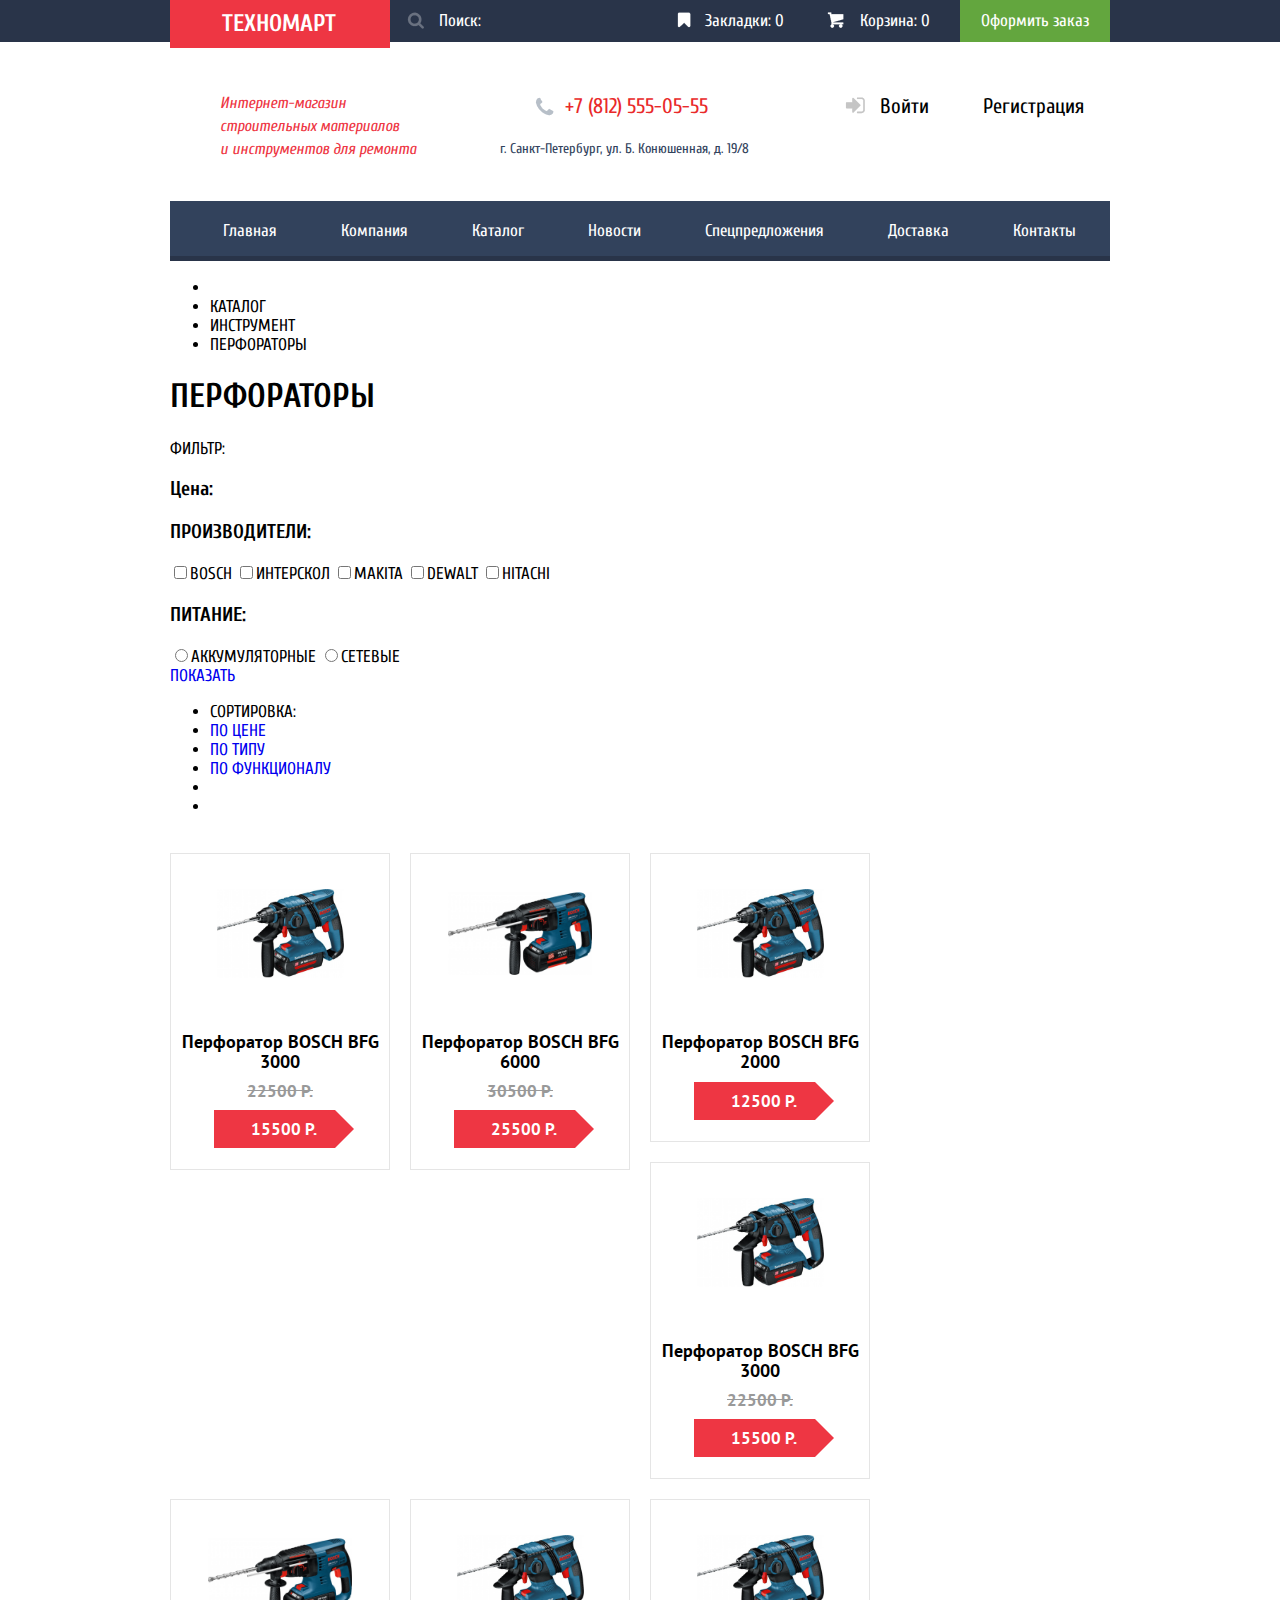
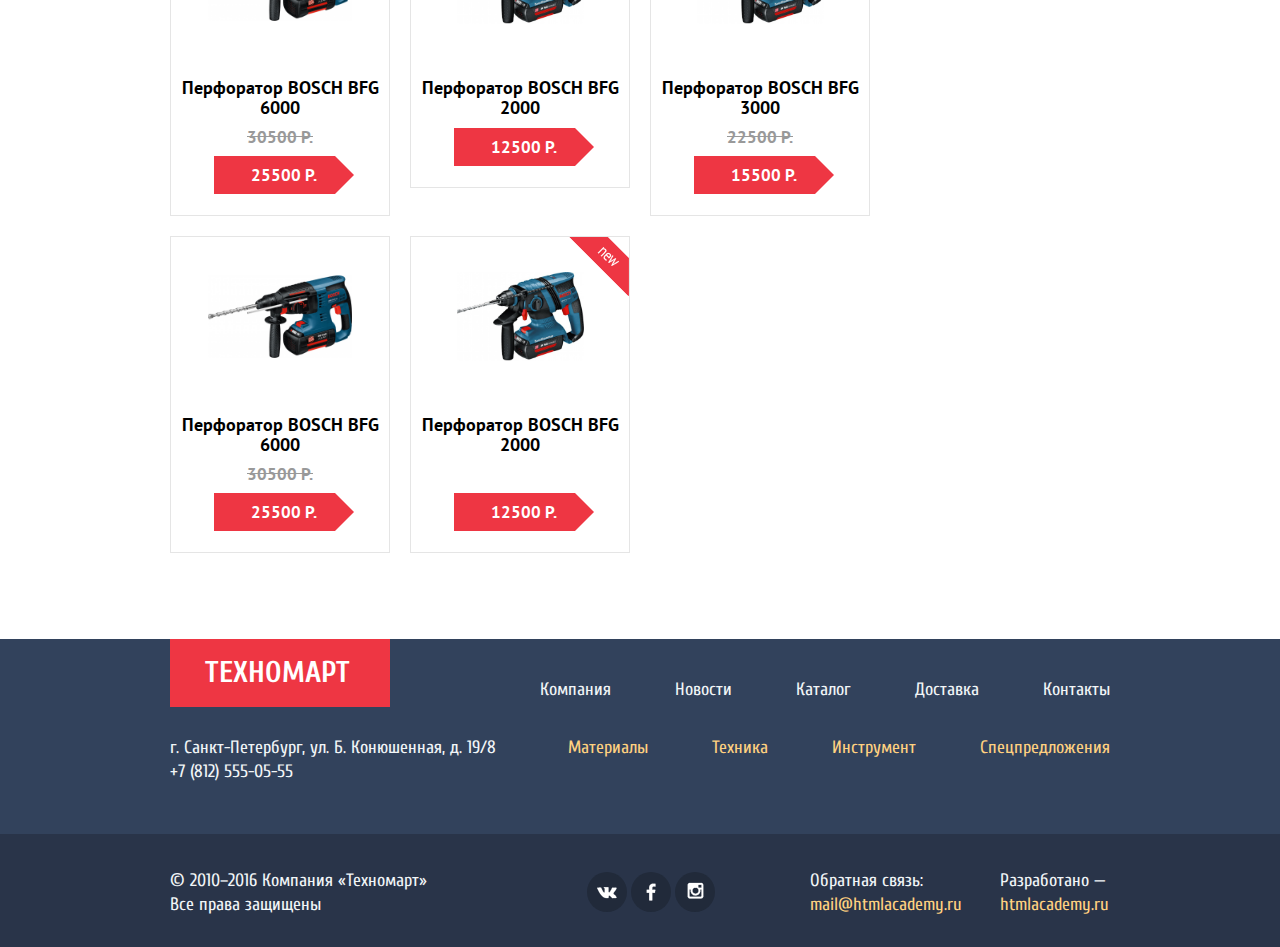
==== catalog.html @ 49c1fd7b "add catalog.html" ====
<!DOCTYPE HTML>
	<html lang="ru">
	<head>
		<meta charset="utf-8">
		<title>Техномарт</title>
		<link rel="stylesheet" type="text/css" href="css/style.css">
		<link href="https://fonts.googleapis.com/css?family=Cuprum" rel="stylesheet">
		<link href="https://fonts.googleapis.com/css?family=PT+Sans" rel="stylesheet">
	</head>
	<body>
		<header class="main-header">
			<div class="container">
				<div class="order-menu fixclear">
					<div class="logo">ТЕХНОМАРТ</div>
					<form class="icon-search">
						<input type="search" name="search" class="search" placeholder="Поиск:"> 
					</form>
					<ul>
						<li><a href="#" class="Bookmarks">Закладки: 0</a></li>
						<li><a href="#" class="basket">Корзина: 0</a></li>
						<li><a href="#">Оформить заказ</a></li>
					</ul>
				</div>
			</div>
		</header>
		<article class="info-block fixclear">
			<div class="container">
				<section class="info-site">
					Интернет-магазин строительных материалов<br> и инструментов для ремонта 
				</section>
				<section class="info-address">
					<span>+7 (812) 555-05-55</span>
					<p>г. Санкт-Петербург, ул. Б. Конюшенная, д. 19/8</p>
				</section>
				<section class="user-block">
					<a href="#" class="login">Войти</a>
					<a href="#" class="registration">Регистрация</a>
				</section>
			</div>
		</article>
			<div class="container">
				<nav class="main-menu">
					<ul>
						<li><a href="index.html">Главная</a></li>
						<li><a href="#">Компания</a></li>
						<li><a href="#">Каталог</a></li>
						<li><a href="#">Новости</a></li>
						<li><a href="#">Спецпредложения</a></li>
						<li><a href="#">Доставка</a></li>
						<li><a href="#">Контакты</a></li>
					</ul>
				</nav>
			</div>
		<main>
			<div class="container fixclear">
				<div class="breadcrumbs">
					<ul>
						<li><a href="index.html" class="hyper-home"></a></li>
						<li><a href="#"></a>КАТАЛОГ</li>
						<li><a href="#"></a>ИНСТРУМЕНТ</li>
						<li><a href="#"></a>ПЕРФОРАТОРЫ</li>
					</ul>
				</div>
				<h1 class="style-h1">ПЕРФОРАТОРЫ</h1>
				<article>
					<section class="filter">
						<span>ФИЛЬТР:</span>
						<form action="#" method="get">
							<div>
								<h3>Цена:</h3>
								<div>
								</div>
							</div>
							<div>
								<h3>ПРОИЗВОДИТЕЛИ:</h3>
								<label><input type="checkbox" name="BOSCH">BOSCH</label>
								<label><input type="checkbox" name="ИНТЕРСКОЛ">ИНТЕРСКОЛ</label>
								<label><input type="checkbox" name="MAKITA">MAKITA</label>
								<label><input type="checkbox" name="DEWALT">DEWALT</label>
								<label><input type="checkbox" name="HITACHI">HITACHI</label>
							</div>
							<div>
								<h3>ПИТАНИЕ:</h3>
								<label><input type="radio" name="">АККУМУЛЯТОРНЫЕ</label>
								<label><input type="radio" name="">СЕТЕВЫЕ</label>
							</div>
							<div>
								<a href="#">ПОКАЗАТЬ</a>
							</div>
						</form>
					</section>
					<section class="catalog">
						<div>
							<ul>
								<li><span>СОРТИРОВКА:</span></li>
								<li><a href="#">ПО ЦЕНЕ</a></li>
								<li><a href="#">ПО ТИПУ</a></li>
								<li><a href="#">ПО ФУНКЦИОНАЛУ</a></li>
								<li><a href="#"></a></li>
								<li><a href="#"></a></li>
							</ul>
						</div>
						<section class="products-items fixclear">
							<div class="goods">
								<div class="goods-img">
									<img src="img/snippet-18927.png" width="127" height="113" alt="Перфоратор BOSCH BFG 3000">
								</div>
								<div class="goods-shade">
									<a href="#">КУПИТЬ</a>
									<a href="#">В ЗАКЛАДКИ</a>
								</div>
								<h3>Перфоратор BOSCH BFG 3000</h3>
								<span>22500 Р.</span>
								<b class="price">15500 Р.</b>
							</div>
							<div class="goods">
								<div class="goods-img">
									<img src="img/snippet-945.png" width="144" height="128" alt="Перфоратор BOSCH BFG 6000">
								</div>
								<div class="goods-shade">
									<a href="#">КУПИТЬ</a>
									<a href="#">В ЗАКЛАДКИ</a>
								</div>
								<h3>Перфоратор BOSCH BFG 6000</h3>
								<span>30500 Р.</span>
								<b class="price">25500 Р.</b>
							</div>
							<div class="goods">
								<div class="goods-img">
									<img src="img/snippet-18927.png" width="127" height="113" alt="Перфоратор BOSCH BFG 2000">
								</div>
								<div class="goods-shade">
									<a href="#">КУПИТЬ</a>
									<a href="#">В ЗАКЛАДКИ</a>
								</div>
								<h3>Перфоратор BOSCH BFG 2000</h3>
								<span class="fixspan"></span>
								<b class="price">12500 Р.</b>
							</div>
							<div class="goods">
								<div class="goods-img">
									<img src="img/snippet-18927.png" width="127" height="113" alt="Перфоратор BOSCH BFG 3000">
								</div>
								<div class="goods-shade">
									<a href="#">КУПИТЬ</a>
									<a href="#">В ЗАКЛАДКИ</a>
								</div>
								<h3>Перфоратор BOSCH BFG 3000</h3>
								<span>22500 Р.</span>
								<b class="price">15500 Р.</b>
							</div>
							<div class="goods">
								<div class="goods-img">
									<img src="img/snippet-945.png" width="144" height="128" alt="Перфоратор BOSCH BFG 6000">
								</div>
								<div class="goods-shade">
									<a href="#">КУПИТЬ</a>
									<a href="#">В ЗАКЛАДКИ</a>
								</div>
								<h3>Перфоратор BOSCH BFG 6000</h3>
								<span>30500 Р.</span>
								<b class="price">25500 Р.</b>
							</div>
							<div class="goods">
								<div class="goods-img">
									<img src="img/snippet-18927.png" width="127" height="113" alt="Перфоратор BOSCH BFG 2000">
								</div>
								<div class="goods-shade">
									<a href="#">КУПИТЬ</a>
									<a href="#">В ЗАКЛАДКИ</a>
								</div>
								<h3>Перфоратор BOSCH BFG 2000</h3>
								<b class="price">12500 Р.</b>
							</div>
							<div class="goods">
								<div class="goods-img">
									<img src="img/snippet-18927.png" width="127" height="113" alt="Перфоратор BOSCH BFG 3000">
								</div>
								<div class="goods-shade">
									<a href="#">КУПИТЬ</a>
									<a href="#">В ЗАКЛАДКИ</a>
								</div>
								<h3>Перфоратор BOSCH BFG 3000</h3>
								<span>22500 Р.</span>
								<b class="price">15500 Р.</b>
							</div>
							<div class="goods">
								<div class="goods-img">
									<img src="img/snippet-945.png" width="144" height="128" alt="Перфоратор BOSCH BFG 6000">
								</div>
								<div class="goods-shade">
									<a href="#">КУПИТЬ</a>
									<a href="#">В ЗАКЛАДКИ</a>
								</div>
								<h3>Перфоратор BOSCH BFG 6000</h3>
								<span>30500 Р.</span>
								<b class="price">25500 Р.</b>
							</div>
							<div class="goods">
								<div class="goods-img">
									<img src="img/snippet-18927.png" width="127" height="113" alt="Перфоратор BOSCH BFG 2000">
								</div>
								<div class="goods-shade">
									<a href="#">КУПИТЬ</a>
									<a href="#">В ЗАКЛАДКИ</a>
								</div>
								<h3>Перфоратор BOSCH BFG 2000</h3>
								<b class="price">12500 Р.</b>
							</div>
						</section>
					</section>
				</article>
			</div>
		</main>
		<footer class="footer-main footer-main-top">
			<div class="container">
				<div class="footer-меню-first fixclear">
					<div class="logo">ТЕХНОМАРТ</div>
					<ul>
						<li><a href="#">Компания</a></li>
						<li><a href="#">Новости</a></li>
						<li><a href="#">Каталог</a></li>
						<li><a href="#">Доставка</a></li>
						<li><a href="#">Контакты</a></li>
					</ul>
				</div>
				<div class="footer-меню-second fixclear">
					<span>г. Санкт-Петербург, ул. Б. Конюшенная, д. 19/8<br>+7 (812) 555-05-55</span>
					<ul>
						<li><a href="#">Материалы</a></li>
						<li><a href="#">Техника</a></li>
						<li><a href="#">Инструмент</a></li>
						<li><a href="#">Спецпредложения</a></li>
					</ul>
				</div>
			</div>
		</footer>
		<footer class="footer-main footer-main-bottom">
			<div class="container">
				<div class="footer-меню-third fixclear">
					<div>
						<p>© 2010–2016 Компания «Техномарт»<br>Все права защищены</p>
					</div>
					<ul class="social">
						<li><a href="#" class="vk">VK</a></li>
						<li><a href="#" class="fb">FB</a></li>
						<li><a href="#" class="ins">INS</a></li>
					</ul>
					<div class="Feedback">
						<div>
							<span>Обратная связь:</span>
							<a href="#">mail@htmlacademy.ru</a>
						</div>
						<div>
							<span>Разработано —</span>
							<a href="#">htmlacademy.ru</a>
						</div>
					</div>
				</div>
			</div>
		</footer>
		<div class="modal-content-map">
			<batton class="modal-content-close" type="batton" title="Закрить"></batton>
			<iframe src="https://www.google.com/maps/embed?pb=!1m18!1m12!1m3!1d2826.430448215261!2d30.316864232929966!3d59.93897616426187!2m3!1f0!2f0!3f0!3m2!1i1024!2i768!4f13.1!3m3!1m2!1s0x4696310fca5ba729%3A0xea9c53d4493c879f!2z0JHQvtC70YzRiNCw0Y8g0JrQvtC90Y7RiNC10L3QvdCw0Y8g0YPQuy4sIDE5LCDQodCw0L3QutGCLdCf0LXRgtC10YDQsdGD0YDQsywg0KDQvtGB0ZbRjywgMTkxMTg2!5e0!3m2!1suk!2sua!4v1492457828233" width="940" height="445" frameborder="0" style="border:0" allowfullscreen></iframe>
		</div>
		<div class="modal-overlay"></div>
		<div class="modal-content">
			<batton class="modal-content-close" type="batton" title="Закрить"></batton>
			<form action="#" method="post">
				<div class="form-position fixclear">
					<div class="form-name">
						<label for="name">Ваше имя:</label>
						<input type="text" name="name" id="name" placeholder="Представьтесь, пожалуйста">
					</div>
					<div class="form-email">
						<label for="email">Ваш e-mail:</label>
						<input type="email" name="email" id="email" placeholder="Для отправки ответа">
					</div>
					<div class="form-comment">
						<label for="comment">Текст письма</label>
						<textarea name="comment" id="comment" placeholder="В свободной форме"></textarea>
					</div>
				</div>
				<a href="#" class="btn form-btn">ОТПРАВИТЬ</a>
			</form>
		</div>
	<script src="js/javascript.js"></script>
	</body>
	</html>
---- css/style.css ----
body{
	padding: 0;
	margin: 0;
	font-family: 'Cuprum', sans-serif;
	font-size: 17px;	
}
.container{
	width: 940px;
	padding: 0 10px;
	margin: 0 auto;
}
.main-header{
	padding: 0;
	margin: 0;
	background: #293449;
}
.logo {
	float: left;
	width: 168px;
	padding-top: 12px;
	padding-bottom: 12px;
	padding-left: 52px;
	font-size: 24px;
	font-weight: bold;
	line-height: 24px;
	background: #ee3643;
	color: #ffffff;
}
.order-menu .logo{
	position: absolute;
}
.search {
	float: left;
	width: 270px;
	margin-left: 220px;
	padding-left: 49px;
	padding-top: 12px;
	padding-bottom: 12px;
	padding-right: 0;
	border: none;
	font-family: 'Cuprum', sans-serif;
	font-size: 17px;
	line-height: 18px;
	background: #293449;
}
.icon-search {
	position: relative;
}
.icon-search::after {
	content: "";
	position: absolute;
	left: 237px;
	top: 12px;
	width: 17px;
	height: 17px;
	background: url("../img/sprites.png") no-repeat;
	background-position: -80px -32px;
	opacity: 0.3;
}
.search::-webkit-input-placeholder {
	color: #ffffff;
}
.search::-moz-placeholder {
	color: #ffffff;
}
.search:-moz-placeholder {
	color: #ffffff;
}
.search:-ms-input-placeholder {
	color: #ffffff;
}
.icon-search:hover::after {
	opacity: 1;
}
/*не робе*/
.icon-search:focus::after {
	background-position: -195px -36px;
}
.search:hover,
.order-menu a:hover {
	background: #212a3a;
}
.search:focus {
	background: #ffffff;
	outline-color: #ffffff;
}
.search:focus::-webkit-input-placeholder {
	color: transparent;
}
.search:focus::-moz-placeholder {
	color: transparent;
}
.search:focus:-moz-placeholder {
	color: transparent;
}
.search:focus:-ms-input-placeholder {
	color: transparent;
}
.order-menu ul {
	float: left;
	width: 450px;
}
.order-menu li {
	position: relative;
	float: left;
	list-style: none;
}
.order-menu a {
	display: block;
	width: 150px;
	padding-top: 12px;
	padding-bottom: 12px;
	line-height: 18px;
	text-align: center;
	color: #ffffff;
}
a.Bookmarks {
	padding-left: 45px;
	width: 105px;
	text-align: left;
}
a.basket {
	padding-left: 50px;
	width: 100px;
	text-align: left;
}
.basket::after {
	content: "";
	position: absolute;
	left: 17px;
	top: 12px;
	width: 17px;
	height: 16px;
	background: url("../img/sprites.png") no-repeat;
	background-position: -101px -34px;
}
.Bookmarks::after {
	content: "";
	position: absolute;
	left: 17px;
	top: 12px;
	width: 14px;
	height: 16px;
	background: url("../img/sprites.png") no-repeat;
	background-position: -120px -35px;
}
.order-menu a:active {
	opacity: 0.4;
}
.order-menu li:last-child a{
	background: #63a63e;
}
.order-menu li:last-child a:hover{
	background: #5fbb2d;
}
.order-menu li:last-child a:active {
	background: #518534;
}
a{
	text-decoration: none;
}
.fixclear::after{
	content: "";
	display: table;
	clear: both;
}
.info-site {
	float: left;
	padding-left: 50px;
	padding-right: 50px;
	padding-top: 50px;
	padding-bottom: 40px;
	width: 200px;
	font-style: italic;
	font-size: 16px;
	line-height: 23px;
	color: #ee3643;
}
.info-address {
	float: left;
	margin: 0 20px;
	padding-top: 55px;
	padding-left: 10px;
	padding-right: 35px;
	width: 255px;
}
.info-address span {
	position: relative;
	padding-left: 65px;
	font-size: 21px;
	line-height: 18px;
	color: #e9292a;
}
.info-address span::before {
	content: "";
	position: absolute;
	left: 35px;
	width: 19px;
	height: 19px;
	background: url("../img/sprites.png") no-repeat;
	background-position: 0 -37px;
}
.info-address p {
	margin-top: 20px;
	font-size: 14px;
	line-height: 24px;
	color: #32425c;
}
.user-block {
	float: left;
	padding-top: 55px;
	padding-left: 35px;
	padding-right: 25px;
}
.user-block a {
	position: relative;
	font-size: 21px;
	line-height: 18px;
	color: #000000;
}
.login {
	padding-left: 35px;
}
a.login::before {
	content: "";
	position: absolute;
	left: 0;
	width: 20px;
	height: 17px;
	background: url("../img/sprites.png") no-repeat;
	background-position: -21px -36px;
}
.registration {
	padding-left: 50px; 
}
.user-block a:hover {
	color: #ee3643;
}
.user-block a:active {
	color: #000000;
	opacity: 0.3;
}
a.login:hover::before {
	background-position: -215px -35px;
}
.main-menu {
	background: #32425c;
	box-shadow: inset 0 -5px 0 0 #293449;
}
.main-menu ul,
.order-menu ul{
	margin: 0;
	padding: 0;
}
.main-menu li {
	display: inline-block;
}
.main-menu a{
	display: block;
	padding-right: 30px;
	padding-left: 30px;
	height: 60px;
	vertical-align: middle;
	text-align: center;
	font-size: 17px;
	line-height: 60px;
	color: #ffffff;
}
.main-menu li:first-child a{
	padding-left: 53px;
}
.main-menu li:last-child a{
	padding-right: 34px;
}
.main-menu a:hover {
	background: #293449;
}
.main-menu a:active {
	background: #1d2739;
}
.services {
	margin-top: 120px;	
}
.services > div {
	position: relative;
	float: left;
	width: 300px;
	min-height: 125px;
	margin-right: 20px;
	margin-bottom: 20px;
	font-size: 24px;
	color: #ffffff;
}
.services .services-Materials {
	background: #f6b22d;
}
.services .services-instrument {
	background: #4aafde;
}
.services .services-mechanism {
	margin-right: 0;
	background: #cc79d1;
}
.services .services-slider {
	position: relative;
	width: 620px;
	height: 270px;
}
.services .services-discounts {
	margin-right: 0;
	background: #85d179;
}
.services .services-delivery {
	margin-right: 0;
	background: #f6b22d;
}
.services h2:first-of-type {
	display: block;
	margin: 0;
	padding-top: 22px;
	padding-left: 23px;
	padding-bottom: 11px;
	font-size: 24px;
	line-height: 30px;
	font-weight: bold;
}
.btn {
	display: block;
	padding-top: 10px;
	padding-bottom: 10px;
	background: #ee3643;
	border-radius: 3px;
	font-size: 14px;
	line-height: 18px;
	text-transform: uppercase;
	text-align: center;
	color: #ffffff;
}
.btn:hover {
	background: #ca2c37;
}
.btn:active {
	background: #ba2732;
}
.btn-services {
	width: 135px;
	margin-left: 23px;
	background: rgba(0, 0, 0, 0.1);
}
.btn-services:hover {
	background: rgba(0, 0, 0, 0.2);
}
.btn-services:active {
	background: rgba(0, 0, 0, 0.3);
}
.services-position-img {
	position: relative;
}
.services-slider img{
	position: absolute;
	top: 0;
	left: 0;
	max-width: 100%;
}
.btn-slider {
	position: absolute;
	top: 205px;
	left: 25px;
	width: 195px;
	text-align: center;
	background: #ee3643;
}
.services .services-slider h2 {
	position: absolute;
	top: 0;
	left: 0;
	padding-left: 25px;
	padding-top: 21px;
	font-size: 36px;
	text-align: 46px;
}
.services-slider span {
	position: absolute;
	top: 62px;
	left: 0;
	padding-left: 25px;
	font-size: 18px;
	line-height: 24px;
}
.selector-slider{
	position: absolute;
	top: 115px;
	width: 22px;
	height: 40px;
	background: url("../img/sprites.png") no-repeat;
	cursor: pointer;
}
.prev-slider {
	left: 25px;
	background-position: -261px -11px;
}
.next-slider {
	right: 20px;
	background-position: -285px -11px;
}
.marker {
	position: absolute;
	top: 220px;
	left: 300px;
	width: 10px;
	height: 10px;
	border-radius: 50%;
	background: #ffffff;
	cursor: pointer;
}
.marker-2 {
	left: 320px;
}
.slider-2{
	display: none;
}
/*new для товара*/
.services-Materials::before,
.goods:last-child::after {
	content: "";
	position: absolute;
	top: 0;
	right: 0;
	width: 60px;
	height: 59px;
 	background: url("../img/sprites.png") no-repeat;
	background-position: -357px 0;
}
.services-position-img::after {
	content: "";
	position: absolute;
	background: url("../img/sprites.png") no-repeat;
}
.services-Materials::after {
	top: 31px;
	right: 43px;
	width: 44px;
	height: 65px;
	background-position: -424px 0;
}
.services-instrument::after {
	top: 33px;
	right: 28px;
	width: 75px;
	height: 61px;
	background-position: -393px -144px;
}
.services-mechanism::after {
	top: 31px;
	right: 31px;
	width: 78px;
	height: 62px;
	background-position: -390px -209px;
}
.services-discounts::after {
	top: 26px;
	right: 45px;
	width: 59px;
	height: 72px;
	background-position: -409px -68px;
}
.services-delivery::after {
	top: 32px;
	right: 31px;
	width: 78px;
	height: 63px;
	background-position: -390px -275px;
}
.products {
	margin-top: 35px;
}
.products-header, 
.Manufacturers-header {
	background: #f7f3ec;
}
.products-header h2,
.Manufacturers-header h2{
	float: left;
	margin: 0;
	padding-left: 30px;
	padding-top: 30px;
	padding-bottom: 30px;
	font-size: 30px;
	font-weight: normal;
	line-height: 30px;
	text-transform: uppercase;
	color: #32425c;
}
.btn-products {
	float: right;
	width: 253px;
	margin-top: 25px;
	margin-right: 24px;
}
.products-items > div {
	float: left;
	width: 218px;
	margin-top: 20px;
	margin-right: 20px;
	border: 1px solid #e5e5e5;
}
.products-items div:last-child {
	margin-right: 0;
}

.goods:last-child {
	position: relative;
}
.goods-img{
	display: flex;
	min-height: 160px;
	margin: 0;	
}
.goods-shade {
	display: none;
	margin-top: 45px;
	margin-bottom: 50px;
	margin-left: 42px;
	margin-right: 43px;
}
.goods-shade a {
	display: block;
	padding-top: 10px;
	padding-bottom: 11px;
	padding-right: 45px;
	border-radius: 3px;
	font-size: 14px;
	line-height: 17px;
	text-transform: uppercase;
}
.goods:hover .goods-img {
	display: none;
}
.goods:hover .goods-shade {
	display: block;
}
.goods:hover {
	box-shadow: 0 10px 25px 0 rgba(41, 52, 73, 0.5);
}
.goods-shade a:first-child {
	padding-left: 49px;
	background: #63a63e;
	box-shadow: inset 0 -3px 0 0 #367315;
	color: #ffffff;
}
.goods-shade a:last-child {
	margin-top: 7px;
	padding-left: 36px;
	padding-right: 29px;
	color: #32425c;
	box-shadow: 
		inset 3px 3px 0 0 #63a63e,
		inset -3px -3px 0 0 #63a63e; 	
}
.goods-shade a:first-child:hover {
	background: #5fbb2d;
}
.goods-shade a:first-child:active {
	background: #518534;
	box-shadow: none;
}
.goods-shade a:last-child:hover {
	box-shadow: 
		inset 3px 3px 0 0 #32425c,
		inset -3px -3px 0 0 #32425c; 
}
.goods-shade a:last-child:active {
	opacity: 0.3; 
}
.goods img {
	display: block;
	margin: auto;
}
.goods h3 {
	margin-bottom: 10px;
	font-family: 'PT Sans', sans-serif;
	font-size: 18px;
	font-weight: bold;
	line-height: 20px;
	text-align: center;
}
.goods span {
	display: block;
	font-family: 'PT Sans', sans-serif;
	font-size: 17px;
	font-weight: bold;
	line-height: 18px;
	text-align: center;
	text-decoration: line-through;
	color: #999999;
}
.goods .price {
	display: block;
	position: relative;
	margin-left: 43px;
	margin-top: 10px;
	margin-bottom: 21px;
	width: 140px;
	min-height: 38px;
	font-family: 'PT Sans', sans-serif;
	font-size: 17px;
	font-weight: bold;
	line-height: 38px;
	text-align: center;
	background-image: linear-gradient(to right, #ee3643 121px, transparent 19px);
	color: #ffffff;	
}
.goods:last-child .price{
	margin-top: 38px;
}
.goods .price::after {
	content: "";
	position: absolute;
	right: 0px;
	border: 19px solid #ee3643;
	border-right-width: 0;
	border-left-color: #ee3643;
	border-top-color: transparent;
	border-bottom-color: transparent;
}
.Manufacturers {
	margin-top: 20px;
}
.Manufacturers-items {
	margin-top: 20px;
}
.Manufacturers-items a {
	float: left;
	display: table;
	width: 218px;
	min-height: 145px;
	margin-right: 20px;
	margin-bottom: 20px;
	border: 1px solid #e5e5e5;
}
.Manufacturers-items a:nth-child(4n+4) {
	margin-right: 0;
}
.Manufacturers-items a:hover {
	box-shadow: 0 10px 25px 0 rgba(41, 52, 73, 0.5);
}
.Manufacturers-items a:active {
	box-shadow: 0 4px 10px 0 rgba(41, 52, 73, 0.5);
	opacity: 0.3;
}
.Manufacturers-items div {
	display: table-cell;
	vertical-align: middle;
	text-align: center;
}
.service {
	margin-top: 133px;
}
.service h2 {
	font-size: 36px;
	line-height: 24px;
	text-transform: uppercase;
}
.service p {
	display: block;
	width: 405px;
	font-family: 'PT Sans', sans-serif;
	font-size: 13px;
	line-height: 24px;
}
.service-menu {
	margin-top: 75px;
	padding-left: 0;
}
.service-menu li:nth-child(2)::after {
	content: "";
	position: absolute;
	top: -105px;
	left: 230px;
	width: 10px;
	height: 272px;
	background: url("../img/09879.png") no-repeat;	
	z-index: 10;
}
.service-menu li{
	position: relative;
	display: block;
	margin: 0;
	width: 240px;
	list-style: none;
}
.service-menu a {
	display: block;
	color: #ffffff;
	padding-top: 18px;
	padding-bottom: 18px;
	padding-left: 23px;
	font-size: 21px;
	list-style: 30px;
	background: #32425c;
	box-shadow: inset 0 1px 0 0 #293449;
}
.service-menu > li > ul > li {
	display: none;
	position: absolute;
	left: 320px;
	top: 0;
}
.service-menu .guarantee .sub-menu {
	top: -60px;
}
.service-menu .credit .sub-menu {
	top: -120px;
}
.sub-menu h3{
	margin-top: 10px;
	font-size: 36px;
	line-height: 24px;
	color: #32425c;
	text-transform: uppercase;
}
.sub-menu p {
	font-family: 'PT Sans', sans-serif;
	font-size: 13px;
	line-height: 24px;
}
.guarantee p {
	width: 390px;
}
.credit p {
	width: 300px;
}
.sub-menu .car-img{
	position: absolute;
	top: 20px;
	left: 150px;
	width: 468px;
	height: 261px;
	background: url("../img/sprites.png") no-repeat;
	background-position: 0 -630px;
}
.sub-menu .medal-img{
	position: absolute;
	top: 0;
	left: 230px;
	width: 389px;
	height: 283px;
	background: url("../img/sprites.png") no-repeat;
	background-position: 0 -57px;
}
.sub-menu .credit-img{
	position: absolute;
	top: 0;
	left: 155px;
	width: 465px;
	height: 285px;
	background: url("../img/sprites.png") no-repeat;
	background-position: 0 -341px;
	z-index: 10;
}
.service-menu li:hover li{
	display: block;
}
.service-menu li:hover a{
	background: #ffffff;
	color: #32425c;
	box-shadow: none;
}
.credit .sub-menu a.credit-btn {
	position: relative;
	margin-top: 20px;
	padding-left: 0;
	padding-top: 10px;
	padding-bottom: 10px;
	font-size: 14px;
	line-height: 18px;
	background: #ee3643;
	color: #ffffff;
	z-index: 20;
}
.company {
	margin-top: 180px;
}
.info-company {
	position: relative;
	float: left;
	width: 520px;
}
.info-company h2,
.info-contact h2{
	font-size: 30px;
	text-transform: uppercase;
}
.info-company p,
.info-contact p{
	margin-top: 35px;
	font-family: 'PT Sans', sans-serif;
	font-size: 13px;
	line-height: 24px;
}
.info-company ul {
	padding-left: 35px;
}
.info-company li{
	margin-top: 20px;
	font-size: 18px;
	line-height: 20px;
	list-style: none;
}
.info-company li::before {
	content: "";
	position: absolute;
	left: 0;
	width: 25px;
	height: 2px;
	background: #fc8e91;
}
.info-company li:first-child::before {
	top: 255px;
}
.info-company li:nth-child(2)::before {
	top: 295px;
}
.info-company li:last-child::before {
	top: 335px;
}
.info-company .btn {
	float: left;
	margin-top: 18px;
	width: 220px;
}
.info-contact {
	float: right;
	width: 300px;
}
.info-contact img {
	margin-top: 22px;
}
.info-contact .btn {
	width: 300px;
	margin-top: 40px;
	margin-right: 0;
}
.footer-main-top {
	margin-top: 86px;
	background: #32425c; 
	padding-bottom: 50px;
}
.footer-main-bottom {
	padding-top: 35px;
	padding-bottom: 30px;
	background: #293449;
}
.footer-main a,
.footer-main p,
.footer-main span {
	font-size: 18px;
	line-height: 24px;
	color: #f1f5f7;
}
.footer-main .logo {
	width: 185px;
	padding-top: 19px;
	padding-bottom: 19px;
	padding-left: 35px;
	font-size: 30px;
	line-height: 30px;
}
.footer-меню-first ul,
.footer-меню-second ul {
	float: right;
	margin: 0;
}
.footer-меню-first li {
	display: inline-block;
	padding-left: 60px;
	padding-top: 39px;
}
.footer-меню-second span {
	float: left;
	padding-top: 29px;
}
.footer-меню-second li {
	display: inline-block;
	padding-left: 60px;
	list-style: none;
}
.footer-меню-second li:first-child {
	padding-left: 0;
	padding-top: 29px;
}
.footer-меню-second a {
	color: #ffd180;
}
.footer-меню-third div {
	float: left;
}
.footer-меню-third p {
	margin: 0;
}
.footer-меню-third .social {
	position: relative;
	float: left;
	margin-left: 160px;
}
.social {
	float: left;
	margin: 0;
	padding: 0;
}
.social li {
	position: relative;
	display: inline-block;
	list-style: none;
}
.social a {
	display: inline-block;
	width: 40px;
	height: 40px;
	border-radius: 50%;
	background: #212a3a;
	font-size: 0px;
}
.vk::before {
	content: "";
	position: absolute;
	top: 18px;
	left: 10px;
	width: 20px;
	height: 12px;
	background: url("../img/sprites.png") no-repeat;
	background-position: -150px -36px;
}
.fb::before {
	content: "";
	position: absolute;
	top: 14px;
	left: 15px;
	width: 10px;
	height: 18px;
	background: url("../img/sprites.png") no-repeat;
	background-position: -137px -35px;
}
.ins::before {
	content: "";
	position: absolute;
	top: 13px;
	left: 12px;
	width: 17px;
	height: 17px;
	background: url("../img/sprites.png") no-repeat;
	background-position: -173px -36px;
}
.social a:hover {
	background: #ee3643;
}
.social a:active {
	background: #ee3643;
}
.footer-меню-third .Feedback {
	float: right;
	width: 300px;
}
.Feedback div {
	width: 140px;
}
.Feedback a {
	color: #ffd180;
}
.Feedback div:last-child {
	width: 110px;
	margin-left: 50px;
}
.footer-main li a:hover,
.Feedback a:hover {
	text-decoration: underline;
}
.footer-main li a:active {
	opacity: 0.5;
}
.Feedback a:active {
	color: #e13643;
}
.modal-overlay {
	display: none;
	position: fixed;
	top: 0;
	left: 0;
	width: 100%;
	height: 100%;
	background: rgba(0, 0, 0, 0.5);
	z-index: 10;
}
.modal-overlay-show {
	display: block;
}
.modal-content-map {
	display: none;
	position: fixed;
	top: 50%;
	left: 50%;
	margin-top: -222px;
	margin-left: -470px;
	width: 940px;
	height: 445px;
	box-shadow: 0 0 16px 5px rgba(35, 31, 32, 0.5);
	z-index: 20;
}
.modal-content-map-show {
	display: block;
}
.modal-content-close {
	position: absolute;
	top: 0;
	right: -35px;
	width: 27px;
	height: 27px;
	cursor: pointer;
}
.modal-content-close::before {
	content: "";
	position: absolute;
	top: 0;
	left: 11px;
	width: 5px;
	height: 27px;
	transform: rotate(45deg);
	background: #ee3643;
}
.modal-content-close::after {
	content: "";
	position: absolute;
	top: 0;
	left: 11px;
	width: 5px;
	height: 27px;
	transform: rotate(135deg);
	background: #ee3643;
}
.modal-content {
	display: none;
	position: fixed;
	top: 50%;
	left: 50%;
	margin-top: -215px;
	margin-left: -310px;
	width: 620px;
	height: 430px;
	background: #ffffff;
	box-shadow: 0 20px 40px 0 rgba(0, 1, 1, 0.75);
	z-index: 30;
}
.modal-content-show {
	display: block;
}
.modal-content::before {
	content: "";
	position: absolute;
	top: 0;
	left: 0;
	width: 100%;
	height: 7px;
	background: #ee3643;
}
.modal-content .modal-content-close {
	top: 16px;
	right: 10px;
}
.modal-content label {
	display: block;
	font-size: 18px;
	line-height: 24px;
}
.form-position {
	margin-left: 80px;
	margin-top: 55px;
}
.form-name,
.form-email,
.form-comment {
	float: left;	
}
.form-email {
	margin-left: 20px;
}
.modal-content input[type="text"],
.modal-content input[type="email"],
.modal-content textarea[name="comment"] {
	width: 186px;
	margin-top: 5px;
	padding-left: 15px;
	padding-right: 15px;
	padding-top: 4px;
	padding-bottom: 4px;
	border: 2px solid #d7dcde;
	border-radius: 3px;
	font-size: 13px;
	line-height: 18px;
}
.form-comment {
	margin-top: 20px;
}
.form-comment textarea[name="comment"] {
	min-width: 426px;
	max-width: 426px;
	min-height: 102px;
	max-height: 102px;
}
.form-btn {
	margin-top: 75px;
	margin-left: 80px;
	margin-right: 80px;
}
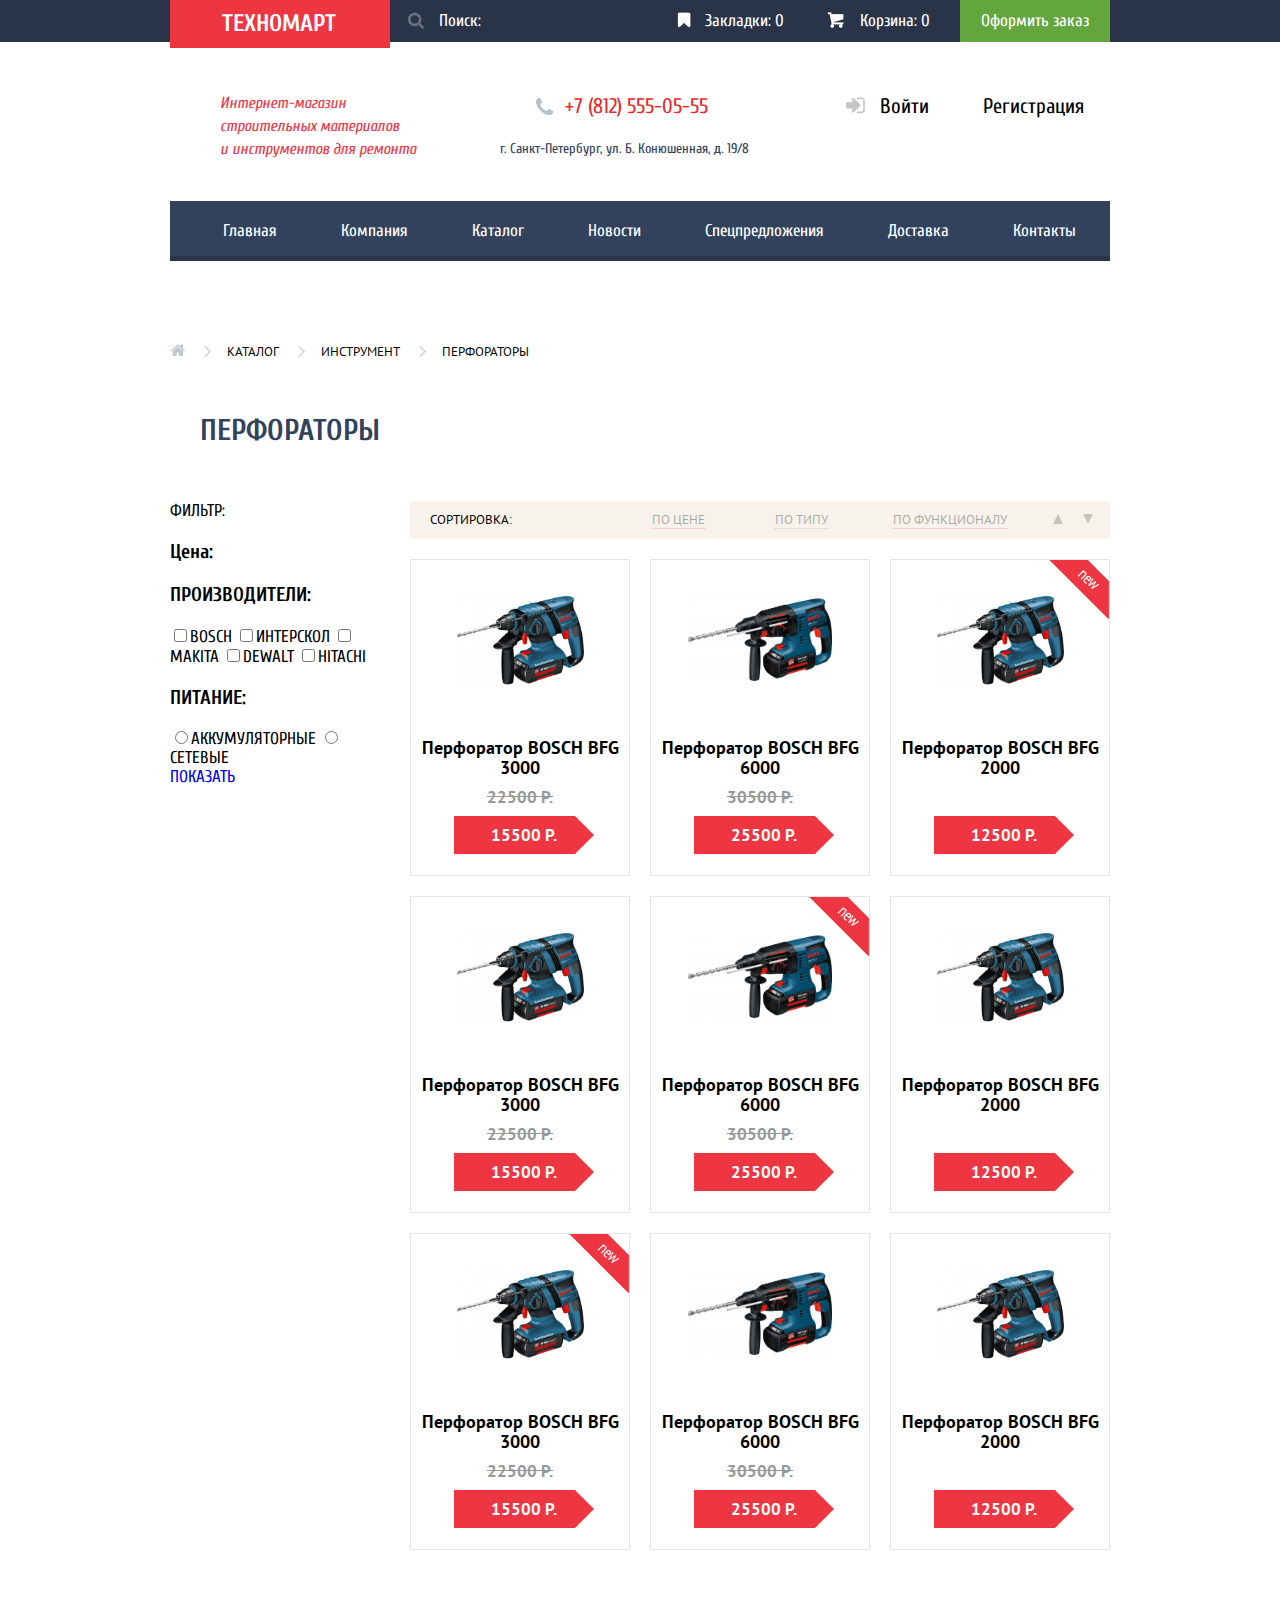
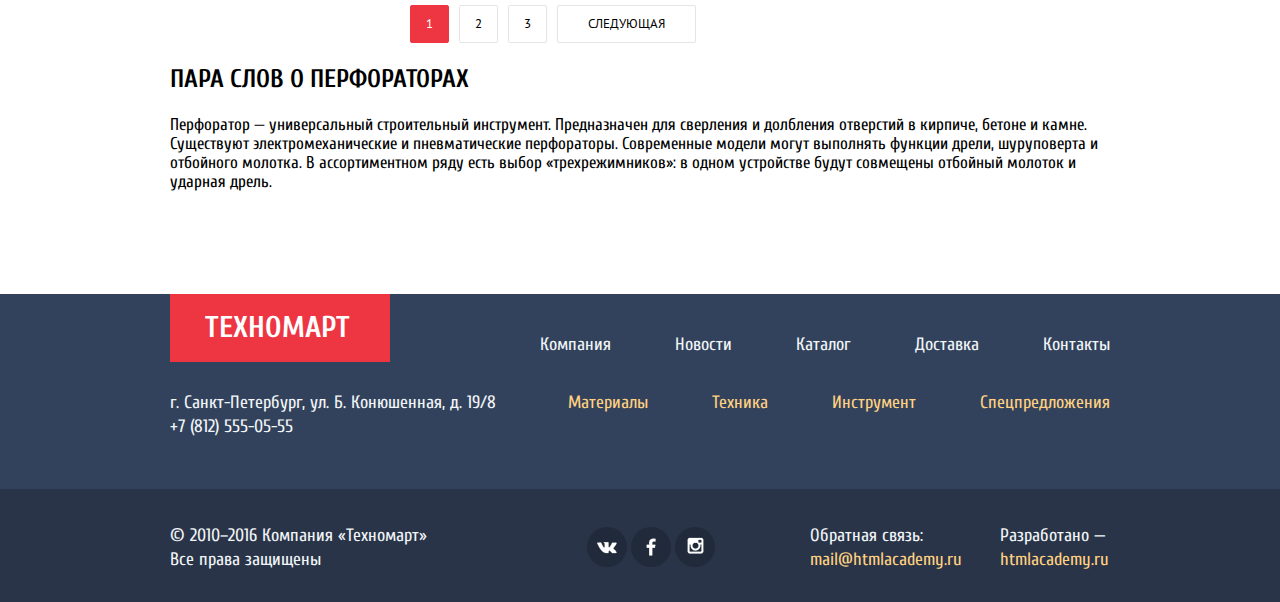
==== commit 3b21fd09: "worked catalog" ====
--- a/catalog.html
+++ b/catalog.html
@@ -56,13 +56,13 @@
 				<div class="breadcrumbs">
 					<ul>
 						<li><a href="index.html" class="hyper-home"></a></li>
-						<li><a href="#"></a>КАТАЛОГ</li>
-						<li><a href="#"></a>ИНСТРУМЕНТ</li>
-						<li><a href="#"></a>ПЕРФОРАТОРЫ</li>
+						<li><a href="#">КАТАЛОГ</a></li>
+						<li><a href="#">ИНСТРУМЕНТ</a></li>
+						<li><a href="#">ПЕРФОРАТОРЫ</a></li>
 					</ul>
 				</div>
 				<h1 class="style-h1">ПЕРФОРАТОРЫ</h1>
-				<article>
+				<article class="catalog fixclear">
 					<section class="filter">
 						<span>ФИЛЬТР:</span>
 						<form action="#" method="get">
@@ -89,15 +89,15 @@
 							</div>
 						</form>
 					</section>
-					<section class="catalog">
-						<div>
+					<section class="catalog-item">
+						<div class="catalog-sort">
 							<ul>
 								<li><span>СОРТИРОВКА:</span></li>
-								<li><a href="#">ПО ЦЕНЕ</a></li>
-								<li><a href="#">ПО ТИПУ</a></li>
-								<li><a href="#">ПО ФУНКЦИОНАЛУ</a></li>
-								<li><a href="#"></a></li>
-								<li><a href="#"></a></li>
+								<li><a href="#" class="catalog-sort-prise">ПО ЦЕНЕ</a></li>
+								<li><a href="#" class="catalog-sort-type">ПО ТИПУ</a></li>
+								<li><a href="#" class="catalog-sort-functional">ПО ФУНКЦИОНАЛУ</a></li>
+								<li><a href="#" class="catalog-sort-btn catalog-sort-top"></a></li>
+								<li><a href="#" class="catalog-sort-btn catalog-sort-bottom"></a></li>
 							</ul>
 						</div>
 						<section class="products-items fixclear">
@@ -125,7 +125,7 @@
 								<span>30500 Р.</span>
 								<b class="price">25500 Р.</b>
 							</div>
-							<div class="goods">
+							<div class="goods new-img">
 								<div class="goods-img">
 									<img src="img/snippet-18927.png" width="127" height="113" alt="Перфоратор BOSCH BFG 2000">
 								</div>
@@ -133,9 +133,7 @@
 									<a href="#">КУПИТЬ</a>
 									<a href="#">В ЗАКЛАДКИ</a>
 								</div>
-								<h3>Перфоратор BOSCH BFG 2000</h3>
-								<span class="fixspan"></span>
-								<b class="price">12500 Р.</b>
+								<h3>Перфоратор BOSCH BFG 2000</h3>							<b class="price">12500 Р.</b>
 							</div>
 							<div class="goods">
 								<div class="goods-img">
@@ -149,7 +147,7 @@
 								<span>22500 Р.</span>
 								<b class="price">15500 Р.</b>
 							</div>
-							<div class="goods">
+							<div class="goods new-img">
 								<div class="goods-img">
 									<img src="img/snippet-945.png" width="144" height="128" alt="Перфоратор BOSCH BFG 6000">
 								</div>
@@ -172,7 +170,7 @@
 								<h3>Перфоратор BOSCH BFG 2000</h3>
 								<b class="price">12500 Р.</b>
 							</div>
-							<div class="goods">
+							<div class="goods new-img">
 								<div class="goods-img">
 									<img src="img/snippet-18927.png" width="127" height="113" alt="Перфоратор BOSCH BFG 3000">
 								</div>
@@ -210,6 +208,15 @@
 						</section>
 					</section>
 				</article>
+				<div class="pagination-catalog">
+					<a href="#" class="this-page">1</a>
+					<a href="#">2</a>
+					<a href="#">3</a>
+					<a href="#" class="next">СЛЕДУЮЩАЯ</a>
+				</div>
+				<h2>ПАРА СЛОВ О ПЕРФОРАТОРАХ</h2>
+				<p>Перфоратор — универсальный строительный инструмент. Предназначен для сверления и долбления отверстий в кирпиче, бетоне и камне.
+Существуют электромеханические и пневматические перфораторы. Современные модели могут выполнять функции дрели, шуруповерта и отбойного молотка. В ассортиментном ряду есть выбор «трехрежимников»: в одном устройстве будут совмещены отбойный молоток и ударная дрель.</p>
 			</div>
 		</main>
 		<footer class="footer-main footer-main-top">
--- a/css/style.css
+++ b/css/style.css
@@ -353,9 +353,6 @@
 .btn-services:active {
 	background: rgba(0, 0, 0, 0.3);
 }
-.services-position-img {
-	position: relative;
-}
 .services-slider img{
 	position: absolute;
 	top: 0;
@@ -420,8 +417,7 @@
 	display: none;
 }
 /*new для товара*/
-.services-Materials::before,
-.goods:last-child::after {
+.new-img::before {
 	content: "";
 	position: absolute;
 	top: 0;
@@ -504,12 +500,13 @@
 	margin-right: 20px;
 	border: 1px solid #e5e5e5;
 }
-.products-items div:last-child {
+.products-items .goods:last-child,
+.catalog-item .goods:nth-child(3n) {
 	margin-right: 0;
 }
-
-.goods:last-child {
-	position: relative;
+.goods {
+	position: relative;
+	min-height: 315px;
 }
 .goods-img{
 	display: flex;
@@ -610,7 +607,7 @@
 	background-image: linear-gradient(to right, #ee3643 121px, transparent 19px);
 	color: #ffffff;	
 }
-.goods:last-child .price{
+.goods h3 + .price{
 	margin-top: 38px;
 }
 .goods .price::after {
@@ -1110,4 +1107,197 @@
 	margin-top: 75px;
 	margin-left: 80px;
 	margin-right: 80px;
+}
+/*Сторінка каталогу*/
+.breadcrumbs {
+	margin-top: 80px;
+}
+.breadcrumbs ul {
+	margin: 0;
+	padding: 0;	
+}
+.breadcrumbs li {
+	position: relative;
+	display: inline-block;
+	padding-right: 38px;
+	list-style: none;
+}
+.breadcrumbs li::before {
+	content: "";
+	position: absolute;
+	top: 4px;
+	left: -20px;
+	width: 1px;
+	height: 8px;
+	background: #c1c6ce;
+	transform: rotate(135deg);
+}
+.breadcrumbs li::after {
+	content: "";
+	position: absolute;
+	top: 9px;
+	left: -20px;
+	width: 1px;
+	height: 8px;
+	background: #c1c6ce;
+	transform: rotate(45deg);
+}
+.breadcrumbs li:first-child::before,
+.breadcrumbs li:first-child::after {
+	display: none;
+}
+.hyper-home {
+	display: block;
+	position: relative;
+	width: 15px;
+	height: 12px;
+	background: url("../img/sprites.png") no-repeat;
+	background-position: -63px -38px;	
+}
+.breadcrumbs a{
+	font-family: 'PT Sans', sans-serif;
+	font-size: 13px;
+	line-height: 18px;
+	color: #000000;
+}
+.style-h1 {
+	margin-top: 50px;
+	margin-left: 30px;
+	font-size: 30px;
+	line-height: 40px;
+	color: #32425c;
+}
+.catalog {
+	margin-top: 50px;
+}
+.filter {
+	float: left;
+	width: 220px;
+}
+
+
+
+
+.catalog-item {
+	float: left;
+	margin-left: 20px;
+	width: 700px;
+}
+.catalog-sort {
+	min-height: 18px;
+	padding-top: 10px;
+	padding-bottom: 10px;
+	background: #f7f3ec;
+}
+.catalog-sort ul {
+	margin: 0;
+	padding: 0;
+	font-size: 0;
+}
+.catalog-sort ul > li {
+	display: inline-block;
+	list-style: none;
+
+}
+.catalog-sort span, 
+.catalog-sort a {
+	font-family: 'PT Sans', sans-serif;
+	font-size: 13px;
+	line-height: 18px;
+	color: #000000;
+	
+}
+.catalog-sort span {
+	padding-left: 20px;
+	padding-right: 20px;
+}
+.catalog-sort a {
+	opacity: 0.3;
+	border-bottom: 1px dotted #ee3643;
+}
+.catalog-sort-prise {
+	margin-left: 120px;
+}
+.catalog-sort-type {
+	margin-left: 70px;
+}
+.catalog-sort-functional {
+	margin-left: 65px;
+}
+a.catalog-sort-btn {
+	display: block;
+	opacity: 1;
+	border: 10px solid #c6c2bd;
+	border-top-width: 0;
+	border-left-width: 5px;
+	border-right-width: 5px;
+	border-right-color: transparent;
+	border-left-color: transparent; 
+}
+a.catalog-sort-top {
+	margin-left: 46px;
+}
+a.catalog-sort-bottom {
+	margin-left: 20px;
+	transform: rotate(180deg);
+}
+.catalog-sort a:hover {
+	color: #000000;
+	border-bottom: 1px solid #ee3643;
+	opacity: 1;
+}
+.catalog-sort a:focus {
+	color: #ee3643;
+	border: none;
+	opacity: 1;
+}
+a.catalog-sort-btn:hover {
+	border: 10px solid #000000;
+	border-top-width: 0;
+	border-left-width: 5px;
+	border-right-width: 5px;
+	border-right-color: transparent;
+	border-left-color: transparent; 
+}
+a.catalog-sort-btn:focus {
+	border: 10px solid #ee3643;
+	border-top-width: 0;
+	border-left-width: 5px;
+	border-right-width: 5px;
+	border-right-color: transparent;
+	border-left-color: transparent; 
+}
+.pagination-catalog {
+	margin-top: 55px;
+	margin-left: 240px;
+	font-size: 0;
+}
+.pagination-catalog a {
+	display: inline-block;
+	padding-top: 9px;
+	padding-bottom: 9px;
+	padding-right: 15px;
+	padding-left: 15px;
+	margin-right: 10px;
+	font-family: 'PT Sans', sans-serif;
+	font-size: 13px;
+	line-height: 18px;
+	color: #000000;
+	border: 1px solid #e5e5e5;
+	border-radius: 2px;
+}
+.pagination-catalog .next {
+	padding-left: 30px;
+	padding-right: 30px;
+}
+a.this-page {
+	background: #ee3643;
+	border-color: #ee3643;
+	color: #ffffff;
+}
+.pagination-catalog a:hover {
+	border-color: #bdc6ca;
+}
+.pagination-catalog a:active {
+	border-color: #ee3643;
 }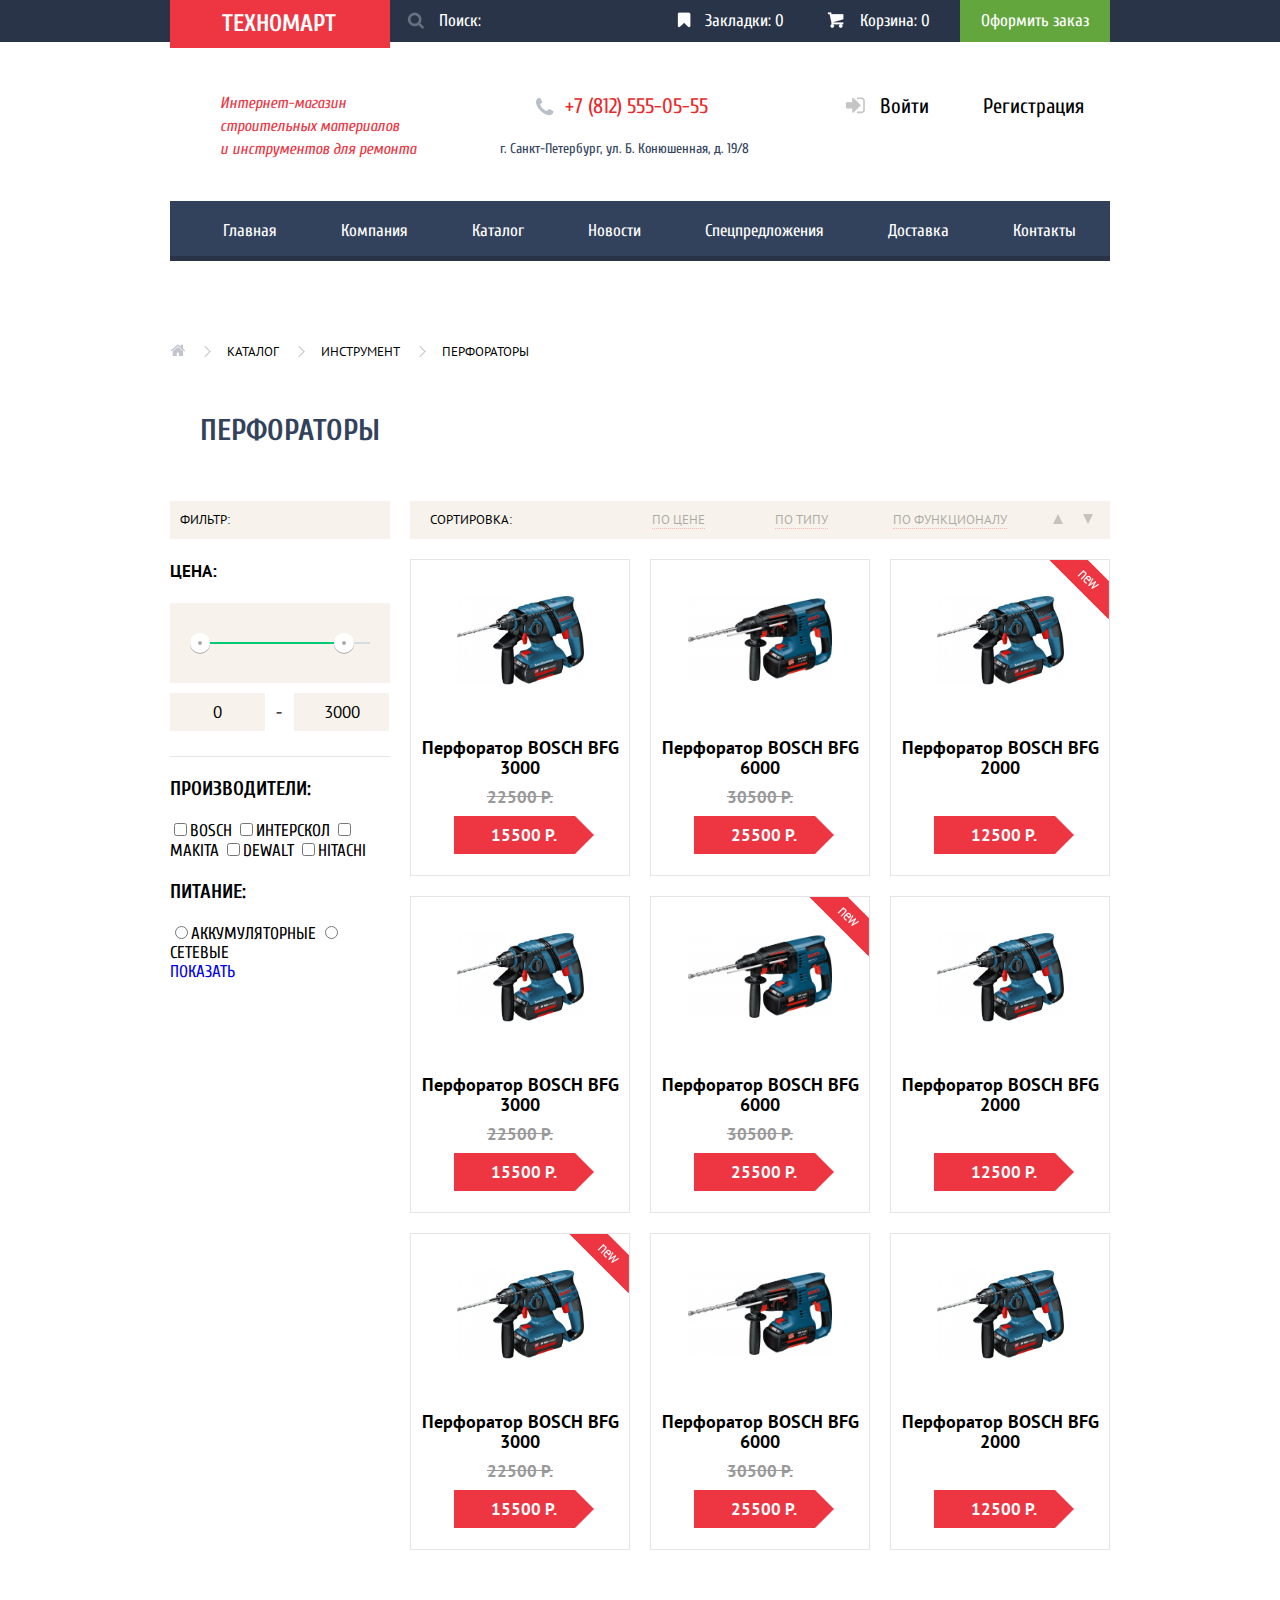
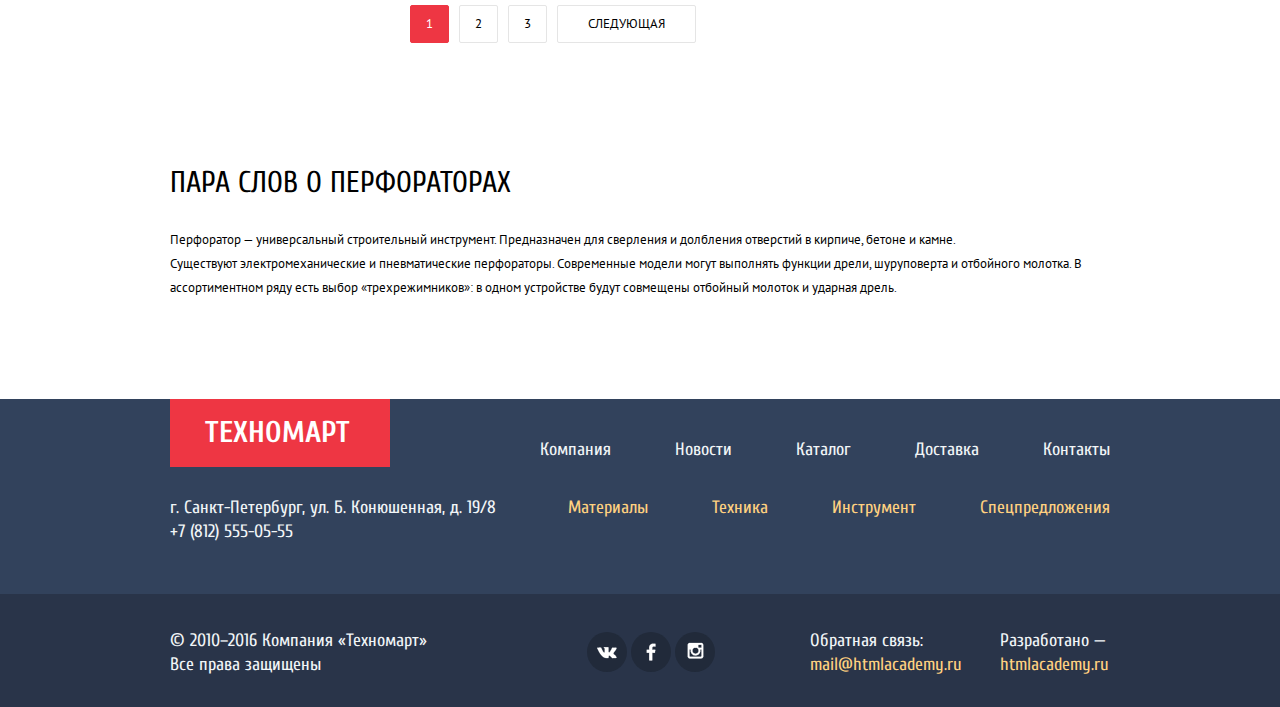
==== commit 9d0d4ee2: "class filter style 30%" ====
--- a/catalog.html
+++ b/catalog.html
@@ -64,11 +64,19 @@
 				<h1 class="style-h1">ПЕРФОРАТОРЫ</h1>
 				<article class="catalog fixclear">
 					<section class="filter">
-						<span>ФИЛЬТР:</span>
+						<span class="filter-span">ФИЛЬТР:</span>
 						<form action="#" method="get">
-							<div>
-								<h3>Цена:</h3>
-								<div>
+							<div class="filter-position steps">
+								<h3 class="h3-style">Цена:</h3>
+								<div class="steps-color">
+									<div class="steps-circle"></div>
+									<div class="steps-circle"></div>
+									<div class="steps-line"></div>
+								</div>
+								<div class="filter-namber">
+									<input type="namber" name="namber-min" value="0">
+									<span>-</span>
+									<input type="namber" name="namber-max" value="3000">
 								</div>
 							</div>
 							<div>
@@ -214,8 +222,8 @@
 					<a href="#">3</a>
 					<a href="#" class="next">СЛЕДУЮЩАЯ</a>
 				</div>
-				<h2>ПАРА СЛОВ О ПЕРФОРАТОРАХ</h2>
-				<p>Перфоратор — универсальный строительный инструмент. Предназначен для сверления и долбления отверстий в кирпиче, бетоне и камне.
+				<h2 class="h2-style">ПАРА СЛОВ О ПЕРФОРАТОРАХ</h2>
+				<p class="p-style">Перфоратор — универсальный строительный инструмент. Предназначен для сверления и долбления отверстий в кирпиче, бетоне и камне.<br>
 Существуют электромеханические и пневматические перфораторы. Современные модели могут выполнять функции дрели, шуруповерта и отбойного молотка. В ассортиментном ряду есть выбор «трехрежимников»: в одном устройстве будут совмещены отбойный молоток и ударная дрель.</p>
 			</div>
 		</main>
--- a/css/style.css
+++ b/css/style.css
@@ -1174,6 +1174,89 @@
 	float: left;
 	width: 220px;
 }
+.filter-span {
+	display: block;
+	padding-top: 10px;
+	padding-bottom: 10px;
+	padding-left: 10px;
+	font-family: 'PT Sans', sans-serif;
+	font-size: 13px;
+	line-height: 18px;
+	background: #f7f3ec;
+	color: #000000;
+}
+.filter-position {
+	padding-bottom: 25px;
+	border-bottom: 1px solid #e5e5e5;
+}
+.h3-style {
+	font-family: 'PT Sans', sans-serif;
+	font-size: 17px;
+	line-height: 30px;
+	font-weight: bold;
+	text-transform: uppercase;
+}
+.steps-color {
+	position: relative;
+	min-height: 80px;
+	background: #f7f3ec;
+}
+.steps-circle {
+	position: relative;
+	display: inline-block;
+	margin-top: 30px;
+	margin-left: 20px;
+	width: 20px;
+	height: 20px;
+	border-radius: 50%;
+	background: #ffffff;
+	box-shadow: 0 1px 0 0 #ababab;
+	z-index: 20;
+}
+.steps-circle:first-child {
+	margin-right: 100px;
+}
+.steps-circle::before {
+	content: "";
+	position: absolute;
+	margin-top: 8px;
+	margin-left: 8px;
+	width: 4px;
+	height: 4px;
+	border-radius: 50%;
+	background: #ababab;
+}
+.steps-line {
+	position: absolute;
+	top: 39px;
+	left: 20px;
+	width: 180px;
+	height: 2px;
+	background-image: linear-gradient(to right, #00ca74 150px, #d7dcde 30px);
+	z-index: 0;
+}
+.filter-namber {
+	margin-top: 10px;
+}
+.filter-namber input[type="namber"] {
+	width: 95px;
+	height: 38px;
+	padding: 0;
+	background: #f7f3ec;
+	border: 0;
+	font-family: 'PT Sans', sans-serif;
+	font-size: 17px;
+	line-height: 24px;
+	text-align: center;
+}
+.filter-namber span {
+	margin-left: 7px;
+	margin-right: 8px;
+}
+
+
+
+
 
 
 
@@ -1197,15 +1280,13 @@
 .catalog-sort ul > li {
 	display: inline-block;
 	list-style: none;
-
 }
 .catalog-sort span, 
 .catalog-sort a {
 	font-family: 'PT Sans', sans-serif;
 	font-size: 13px;
 	line-height: 18px;
-	color: #000000;
-	
+	color: #000000;	
 }
 .catalog-sort span {
 	padding-left: 20px;
@@ -1300,4 +1381,15 @@
 }
 .pagination-catalog a:active {
 	border-color: #ee3643;
+}
+.h2-style {
+	margin-top: 120px;
+	font-weight: normal;
+	font-size: 30px;
+	line-height: 40px;
+}
+.p-style {
+	font-family: 'PT Sans', sans-serif;
+	font-size: 13px;
+	line-height: 24px;
 }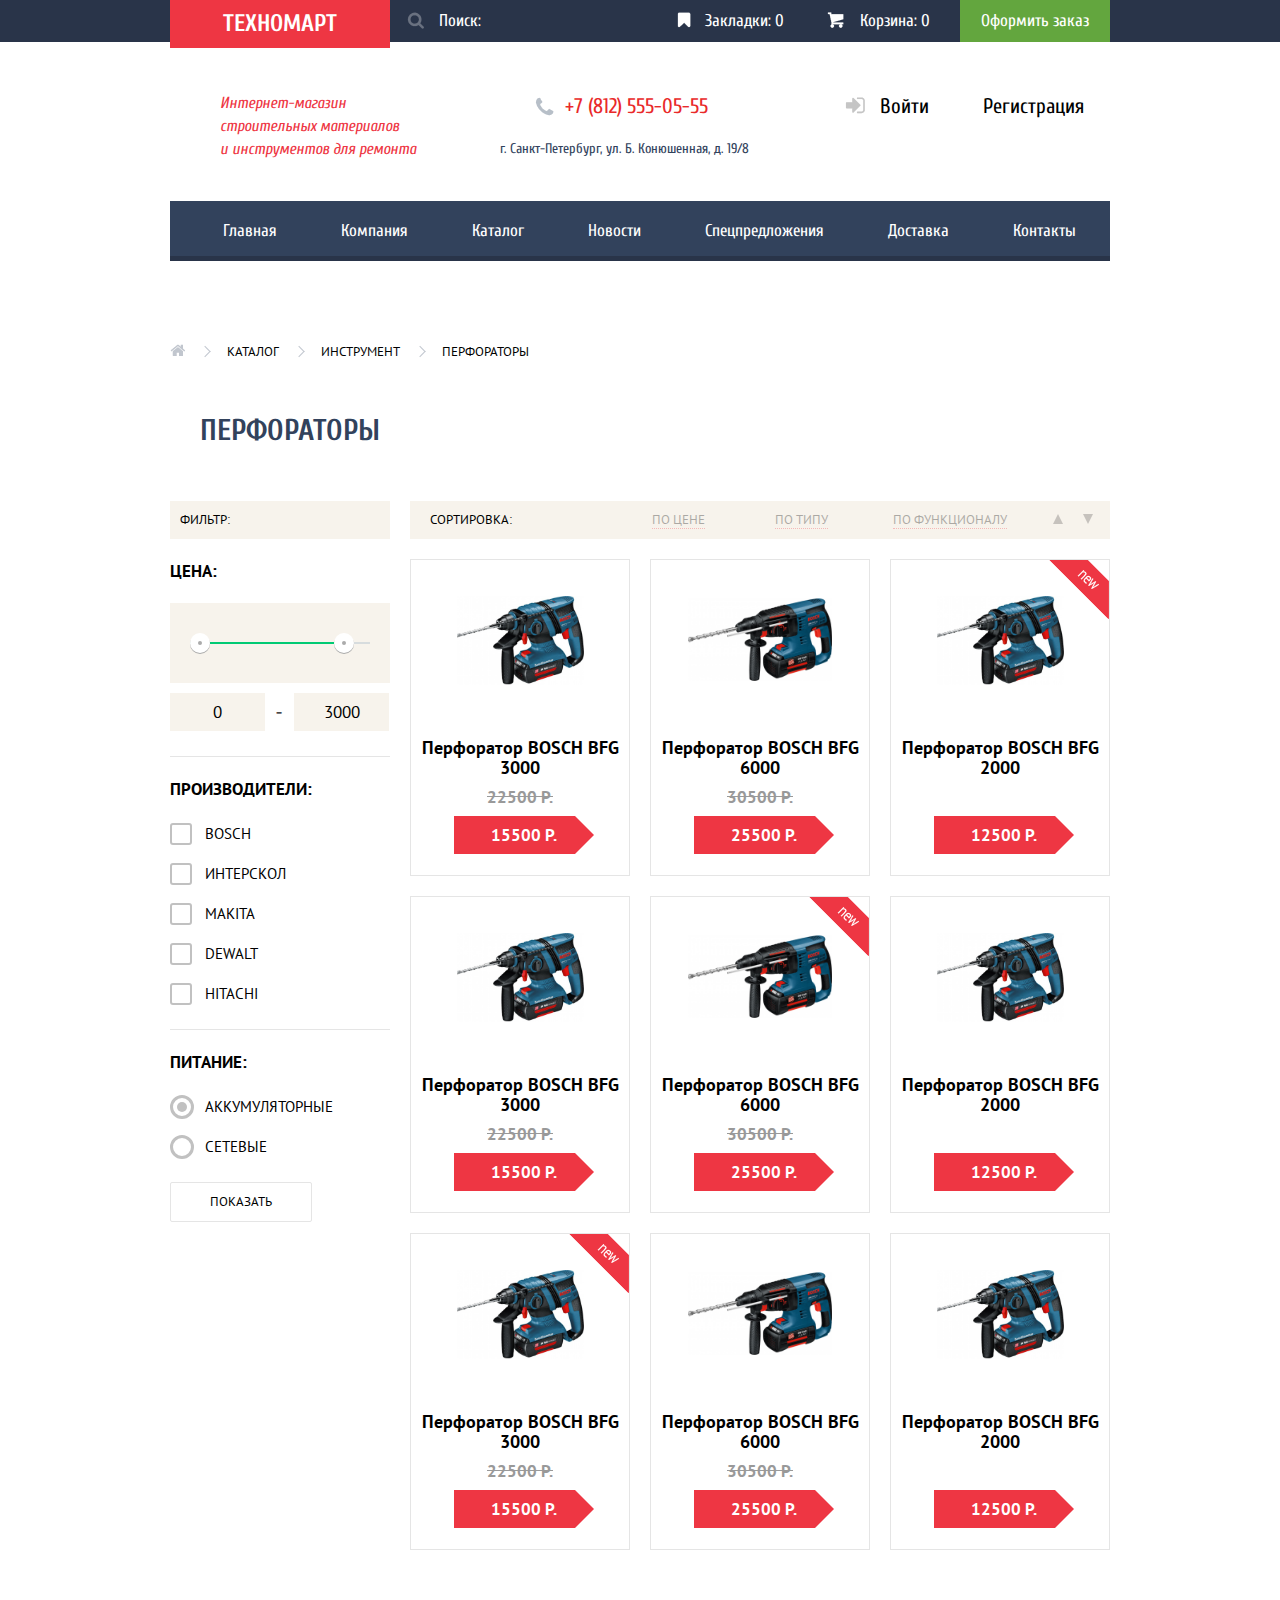
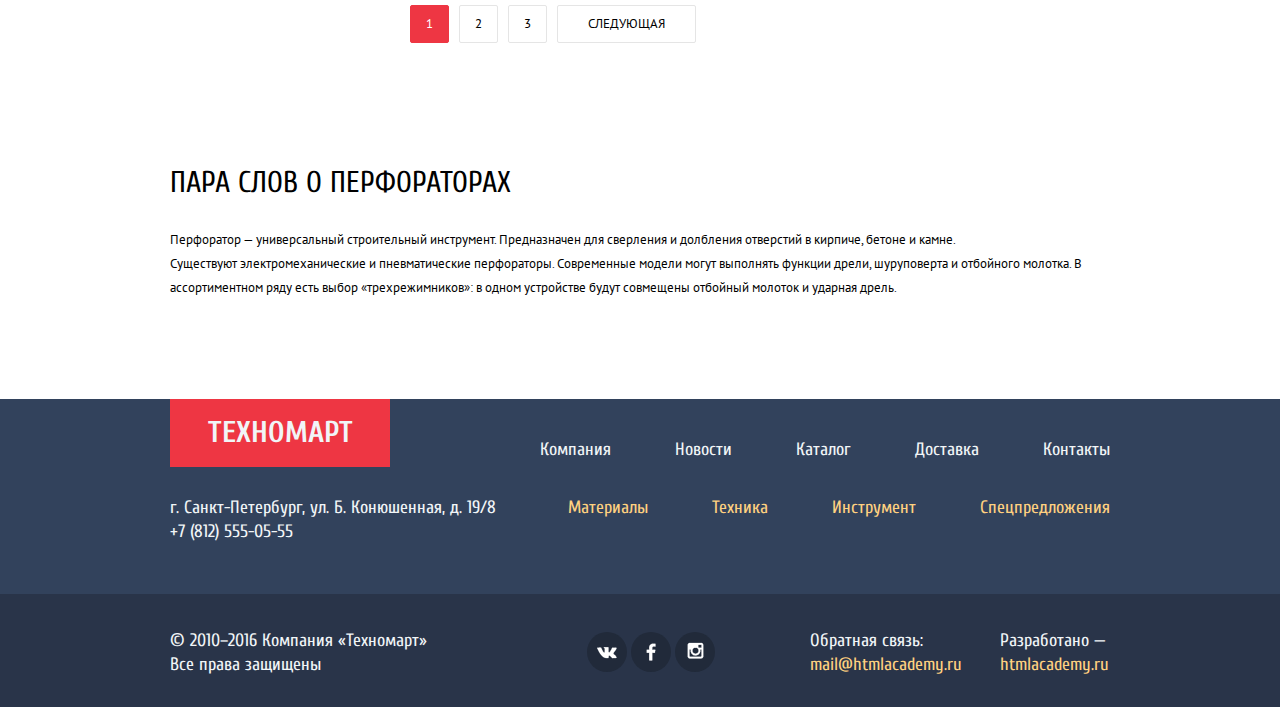
==== commit 11fd6dae: "finish" ====
--- a/catalog.html
+++ b/catalog.html
@@ -11,7 +11,7 @@
 		<header class="main-header">
 			<div class="container">
 				<div class="order-menu fixclear">
-					<div class="logo">ТЕХНОМАРТ</div>
+					<a href="index.html" class="logo">ТЕХНОМАРТ</a>
 					<form class="icon-search">
 						<input type="search" name="search" class="search" placeholder="Поиск:"> 
 					</form>
@@ -79,22 +79,24 @@
 									<input type="namber" name="namber-max" value="3000">
 								</div>
 							</div>
-							<div>
-								<h3>ПРОИЗВОДИТЕЛИ:</h3>
-								<label><input type="checkbox" name="BOSCH">BOSCH</label>
-								<label><input type="checkbox" name="ИНТЕРСКОЛ">ИНТЕРСКОЛ</label>
-								<label><input type="checkbox" name="MAKITA">MAKITA</label>
-								<label><input type="checkbox" name="DEWALT">DEWALT</label>
-								<label><input type="checkbox" name="HITACHI">HITACHI</label>
-							</div>
-							<div>
-								<h3>ПИТАНИЕ:</h3>
-								<label><input type="radio" name="">АККУМУЛЯТОРНЫЕ</label>
-								<label><input type="radio" name="">СЕТЕВЫЕ</label>
-							</div>
-							<div>
-								<a href="#">ПОКАЗАТЬ</a>
-							</div>
+							<div class="filter-position filter-checkbox">
+								<h3 class="h3-style">ПРОИЗВОДИТЕЛИ:</h3>
+								<div class="checkbox-group">
+									<label><input type="checkbox" name="BOSCH"><span class="checkbox-indicator"></span>BOSCH</label>
+									<label><input type="checkbox" name="ИНТЕРСКОЛ"><span class="checkbox-indicator"></span>ИНТЕРСКОЛ</label>
+									<label><input type="checkbox" name="MAKITA"><span class="checkbox-indicator"></span>MAKITA</label>
+									<label><input type="checkbox" name="DEWALT"><span class="checkbox-indicator"></span>DEWALT</label>
+									<label><input type="checkbox" name="HITACHI"><span class="checkbox-indicator"></span>HITACHI</label>
+								</div>								
+							</div>
+							<div class="filter-position filter-radio">
+								<h3 class="h3-style">ПИТАНИЕ:</h3>
+								<div class="radio-group">
+									<label><input type="radio" name="electric-power" value="АККУМУЛЯТОРНЫЕ" checked><span class="radio-indicator"></span>АККУМУЛЯТОРНЫЕ</label>
+									<label><input type="radio" name="electric-power" value="СЕТЕВЫЕ"><span class="radio-indicator"></span>СЕТЕВЫЕ</label>
+								</div>								
+							</div>
+							<batton type="submite" class="filter-btn">ПОКАЗАТЬ</batton>
 						</form>
 					</section>
 					<section class="catalog-item">
@@ -114,7 +116,7 @@
 									<img src="img/snippet-18927.png" width="127" height="113" alt="Перфоратор BOSCH BFG 3000">
 								</div>
 								<div class="goods-shade">
-									<a href="#">КУПИТЬ</a>
+									<a href="#" class="buy">КУПИТЬ</a>
 									<a href="#">В ЗАКЛАДКИ</a>
 								</div>
 								<h3>Перфоратор BOSCH BFG 3000</h3>
@@ -230,11 +232,11 @@
 		<footer class="footer-main footer-main-top">
 			<div class="container">
 				<div class="footer-меню-first fixclear">
-					<div class="logo">ТЕХНОМАРТ</div>
+					<a href="index.html" class="logo">ТЕХНОМАРТ</a>
 					<ul>
 						<li><a href="#">Компания</a></li>
 						<li><a href="#">Новости</a></li>
-						<li><a href="#">Каталог</a></li>
+						<li><a href="catalog.html">Каталог</a></li>
 						<li><a href="#">Доставка</a></li>
 						<li><a href="#">Контакты</a></li>
 					</ul>
@@ -274,30 +276,17 @@
 				</div>
 			</div>
 		</footer>
-		<div class="modal-content-map">
+		<div class="modal-overlay"></div>
+		<div class="modal-content add-goods">
 			<batton class="modal-content-close" type="batton" title="Закрить"></batton>
-			<iframe src="https://www.google.com/maps/embed?pb=!1m18!1m12!1m3!1d2826.430448215261!2d30.316864232929966!3d59.93897616426187!2m3!1f0!2f0!3f0!3m2!1i1024!2i768!4f13.1!3m3!1m2!1s0x4696310fca5ba729%3A0xea9c53d4493c879f!2z0JHQvtC70YzRiNCw0Y8g0JrQvtC90Y7RiNC10L3QvdCw0Y8g0YPQuy4sIDE5LCDQodCw0L3QutGCLdCf0LXRgtC10YDQsdGD0YDQsywg0KDQvtGB0ZbRjywgMTkxMTg2!5e0!3m2!1suk!2sua!4v1492457828233" width="940" height="445" frameborder="0" style="border:0" allowfullscreen></iframe>
-		</div>
-		<div class="modal-overlay"></div>
-		<div class="modal-content">
-			<batton class="modal-content-close" type="batton" title="Закрить"></batton>
-			<form action="#" method="post">
-				<div class="form-position fixclear">
-					<div class="form-name">
-						<label for="name">Ваше имя:</label>
-						<input type="text" name="name" id="name" placeholder="Представьтесь, пожалуйста">
-					</div>
-					<div class="form-email">
-						<label for="email">Ваш e-mail:</label>
-						<input type="email" name="email" id="email" placeholder="Для отправки ответа">
-					</div>
-					<div class="form-comment">
-						<label for="comment">Текст письма</label>
-						<textarea name="comment" id="comment" placeholder="В свободной форме"></textarea>
-					</div>
-				</div>
-				<a href="#" class="btn form-btn">ОТПРАВИТЬ</a>
-			</form>
+			<div class="title-add-goods">
+				<span class="img-add-goods"></span>
+				<span class="text-add-goods">Товар добавлен в корзину!</span>
+			</div>
+			<div class="btn-add-goods">
+				<a href="#" class="btn">ОФОРМИТЬ ЗАКАЗ</a>
+				<a href="#" class="btn btn-2">ПРОДОЛЖИТЬ ПОКУПКИ</a>			
+			</div>
 		</div>
 	<script src="js/javascript.js"></script>
 	</body>
--- a/css/style.css
+++ b/css/style.css
@@ -16,15 +16,15 @@
 }
 .logo {
 	float: left;
-	width: 168px;
+	width: 220px;
 	padding-top: 12px;
 	padding-bottom: 12px;
-	padding-left: 52px;
 	font-size: 24px;
 	font-weight: bold;
 	line-height: 24px;
 	background: #ee3643;
 	color: #ffffff;
+	text-align: center;
 }
 .order-menu .logo{
 	position: absolute;
@@ -630,7 +630,7 @@
 	float: left;
 	display: table;
 	width: 218px;
-	min-height: 145px;
+	height: 145px;
 	margin-right: 20px;
 	margin-bottom: 20px;
 	border: 1px solid #e5e5e5;
@@ -856,12 +856,12 @@
 	color: #f1f5f7;
 }
 .footer-main .logo {
-	width: 185px;
+	width: 220px;
 	padding-top: 19px;
 	padding-bottom: 19px;
-	padding-left: 35px;
 	font-size: 30px;
 	line-height: 30px;
+	text-align: center;
 }
 .footer-меню-first ul,
 .footer-меню-second ul {
@@ -1042,7 +1042,7 @@
 	margin-top: -215px;
 	margin-left: -310px;
 	width: 620px;
-	height: 430px;
+	min-height: 430px;
 	background: #ffffff;
 	box-shadow: 0 20px 40px 0 rgba(0, 1, 1, 0.75);
 	z-index: 30;
@@ -1109,6 +1109,17 @@
 	margin-right: 80px;
 }
 /*Сторінка каталогу*/
+a.logo {
+	width: 220px;
+	padding-left: 0;
+	line-height: 24px;
+}
+a.logo:active {
+	opacity: 1;
+}
+a.logo:hover {
+	background: #ee3643;
+}
 .breadcrumbs {
 	margin-top: 80px;
 }
@@ -1188,6 +1199,10 @@
 .filter-position {
 	padding-bottom: 25px;
 	border-bottom: 1px solid #e5e5e5;
+}
+/*не працює .filter-position:last-child*/
+.filter-radio {
+	border-bottom: none;
 }
 .h3-style {
 	font-family: 'PT Sans', sans-serif;
@@ -1239,9 +1254,11 @@
 	margin-top: 10px;
 }
 .filter-namber input[type="namber"] {
-	width: 95px;
+	width: 85px;
 	height: 38px;
 	padding: 0;
+	padding-left: 5px;
+	padding-right: 5px;
 	background: #f7f3ec;
 	border: 0;
 	font-family: 'PT Sans', sans-serif;
@@ -1253,14 +1270,80 @@
 	margin-left: 7px;
 	margin-right: 8px;
 }
-
-
-
-
-
-
-
-
+.checkbox-group label,
+.radio-group label{
+	display: block;
+	position: relative;
+	margin-top: 20px;
+	padding-left: 35px;
+	font-family: 'PT Sans', sans-serif;
+	font-size: 15px;
+	line-height: 20px;
+	cursor: pointer;
+}
+.checkbox-group input[type="checkbox"],
+.radio-group input[type="radio"] {
+	display: none;
+}
+.checkbox-indicator,
+.radio-indicator {
+	display: inline-block;
+	position: absolute;
+	left: 0;
+	top: -1px;
+	width: 18px;
+	height: 18px;
+	border: 2px solid #c1c1c1;
+	border-radius: 3px;
+}
+.checkbox-group input[type="checkbox"]:checked + .checkbox-indicator::before,
+.checkbox-group input[type="checkbox"]:checked + .checkbox-indicator::after {
+	content: "";
+	position: absolute;
+	top: 4px;
+	left: 4px;
+	background: #c1c1c1;
+	transform: rotate(135deg);
+}
+.checkbox-group input[type="checkbox"]:checked + .checkbox-indicator::before{
+	width: 22px;
+	height: 5px;
+	box-shadow: 
+		0 2px 0 0 #ffffff,
+		0 -2px 0 0 #ffffff;
+}
+.checkbox-group input[type="checkbox"]:checked + .checkbox-indicator::after{
+	width: 5px;
+	height: 12px;
+}
+.radio-indicator {
+	top: -2px;
+	border-radius: 50%;
+	border-width: 3px;
+}
+.radio-group input[type="radio"]:checked + .radio-indicator::before {
+	content: "";
+	position: absolute;
+	top: 4px;
+	left: 4px;
+	width: 10px;
+	height: 10px;
+	background: #c1c1c1;
+	border-radius: 50%;
+}
+.filter-btn {
+	display: inline-block;
+	width: 140px;
+	padding-top: 10px;
+	padding-bottom: 10px;
+	border-radius: 2px;
+	border: 1px solid #e5e5e5;
+	text-align: center;
+	font-family: 'PT Sans', sans-serif;
+	font-size: 13px;
+	line-height: 18px;
+	cursor: pointer;
+}
 .catalog-item {
 	float: left;
 	margin-left: 20px;
@@ -1375,11 +1458,15 @@
 	background: #ee3643;
 	border-color: #ee3643;
 	color: #ffffff;
+	cursor: default;
 }
 .pagination-catalog a:hover {
 	border-color: #bdc6ca;
 }
 .pagination-catalog a:active {
+	border-color: #ee3643;
+}
+a.this-page:hover {
 	border-color: #ee3643;
 }
 .h2-style {
@@ -1392,4 +1479,66 @@
 	font-family: 'PT Sans', sans-serif;
 	font-size: 13px;
 	line-height: 24px;
+}
+.add-goods {
+	display: none;
+	min-height: 282px;
+}
+.add-goods-show {
+	display: block;
+}
+.title-add-goods {
+	display: inline-table;
+	margin-top: 55px;
+	margin-left: 80px;
+}
+.img-add-goods {
+	display: inline-block;
+	position: relative;
+	width: 65px;
+	height: 65px;
+	background: #63a63e;
+	border-radius: 50%
+}
+.img-add-goods::before,
+ .img-add-goods::after {
+	content: "";
+	position: absolute;
+	background: #ffffff;
+	transform: rotate(135deg);
+}
+.img-add-goods::before {
+	width: 34px;
+	height: 6px;
+	top: 31px;
+	left: 24px;
+}
+.img-add-goods::after {
+	width: 6px;
+	height: 20px;
+	top: 30px;
+	left: 22px;
+}
+.text-add-goods {
+	display: table-cell;
+	padding-left: 35px;
+	font-size: 30px;
+	line-height: 40px;
+	vertical-align: middle;
+}
+.btn-add-goods {
+	margin-top: 90px;
+	margin-left: 80px;
+}
+.btn-add-goods .btn {
+	float: left;
+	width: 220px;
+}
+.btn-2 {
+	margin-left: 20px;
+	background: transparent;
+	color: #000000;
+}
+.btn-2:hover {
+	background: none;
 }